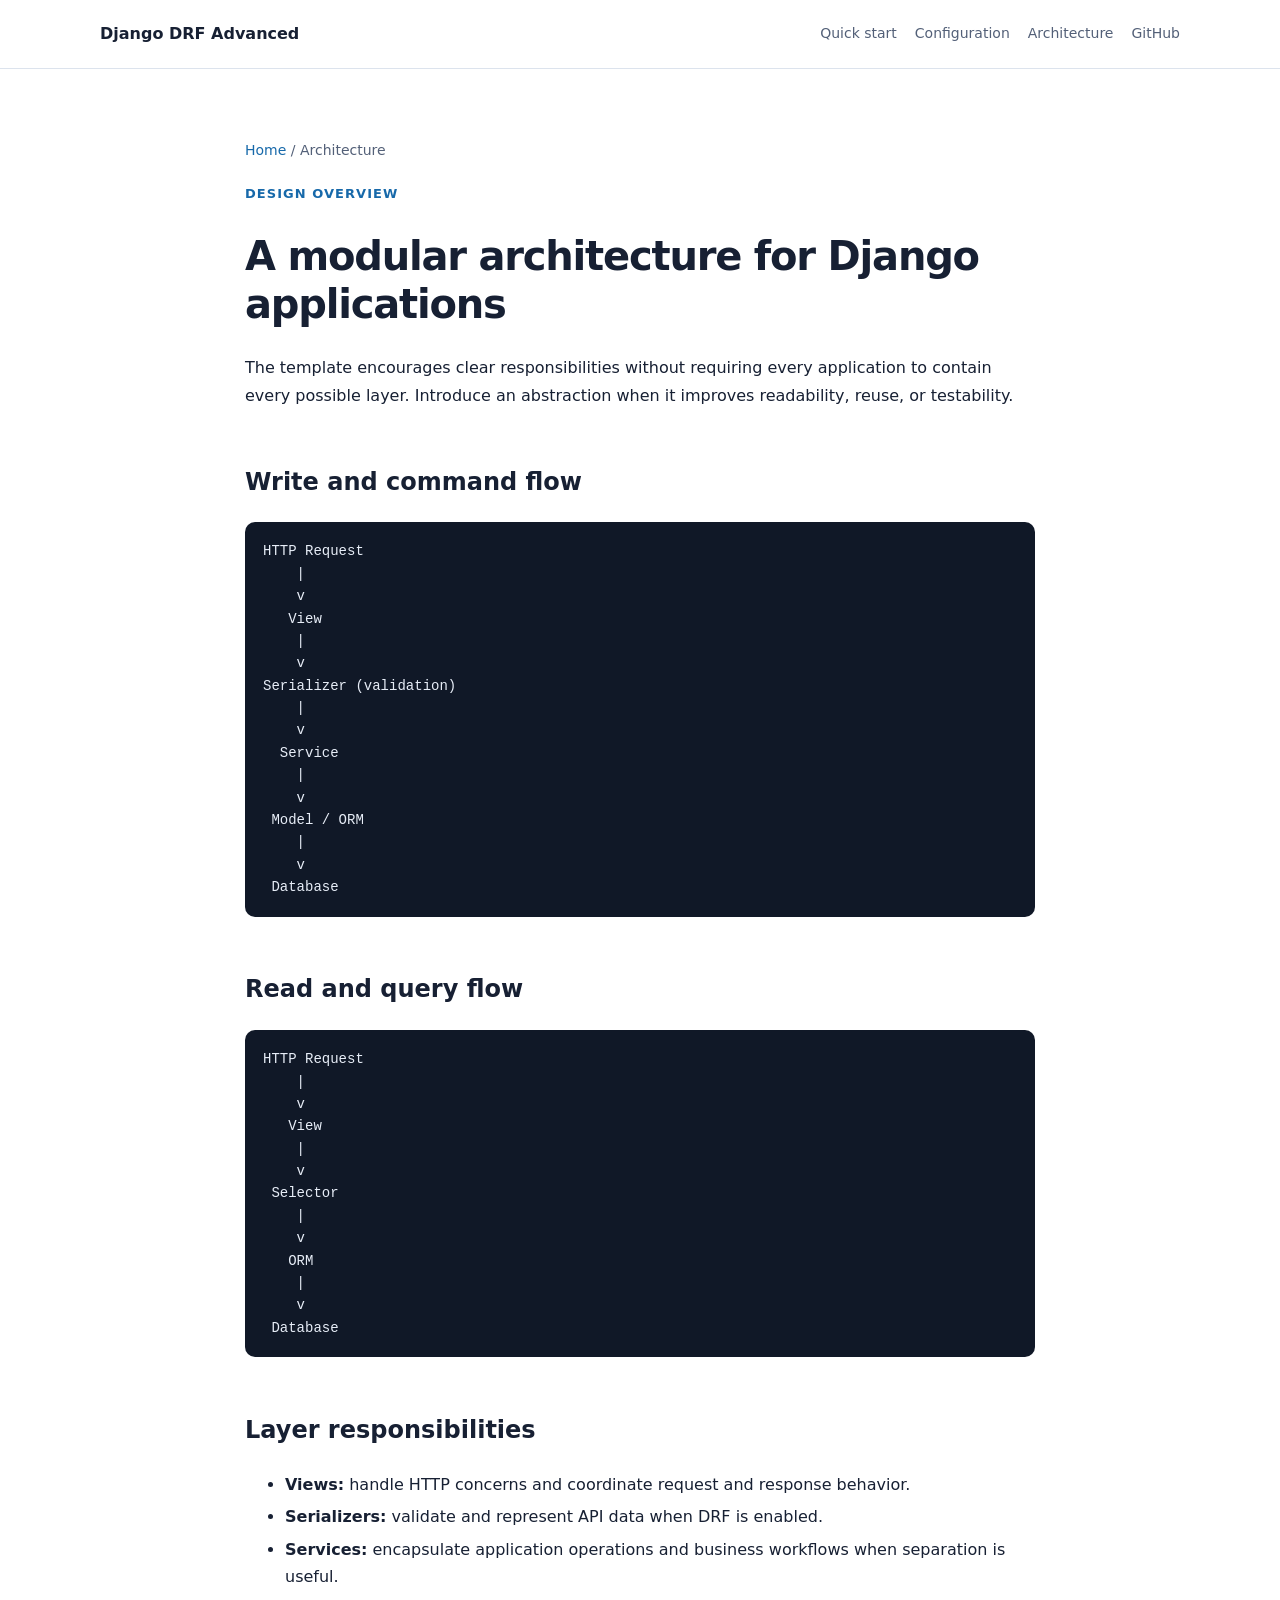
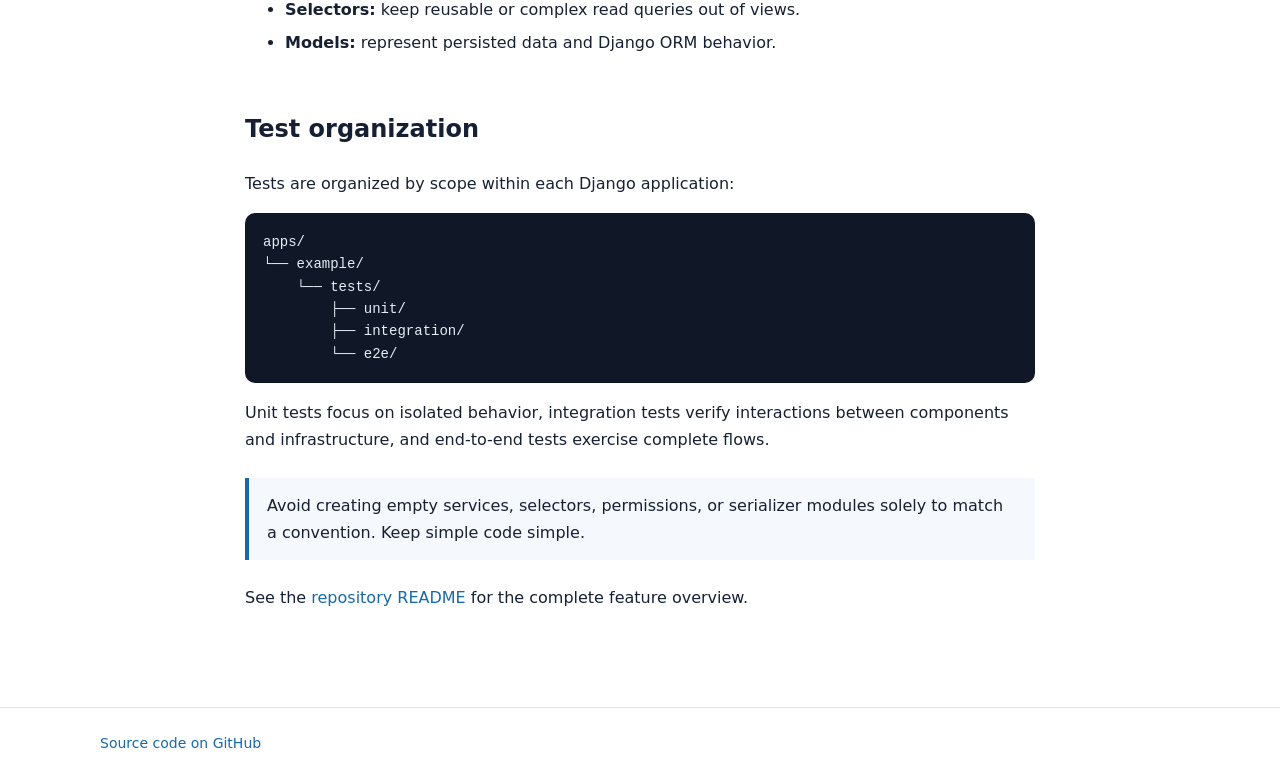
==== docs/architecture.html @ 8fd32831 "docs: add SEO documentation site (docs/architecture.html)" ====
<!doctype html>
<html lang="en"><head><meta charset="utf-8"><meta name="viewport" content="width=device-width, initial-scale=1">
<title>Django Backend Architecture Guide | Django DRF Advanced</title>
<meta name="description" content="Understand the modular Django backend architecture used by the template, including views, serializers, services, selectors, models, and per-app tests.">
<meta name="robots" content="index,follow"><link rel="canonical" href="https://vahiddev7.github.io/cookiecutter-django-drf-advanced/architecture.html"><link rel="stylesheet" href="assets/site.css"></head>
<body><header class="site-header"><div class="header-inner"><a class="brand" href="./">Django DRF Advanced</a><nav aria-label="Main navigation"><a href="quickstart.html">Quick start</a><a href="configuration.html">Configuration</a><a href="architecture.html">Architecture</a><a href="https://github.com/vahiddev7/cookiecutter-django-drf-advanced">GitHub</a></nav></div></header>
<main><div class="container content"><p class="breadcrumbs"><a href="./">Home</a> / Architecture</p><p class="eyebrow">Design overview</p><h1>A modular architecture for Django applications</h1>
<p>The template encourages clear responsibilities without requiring every application to contain every possible layer. Introduce an abstraction when it improves readability, reuse, or testability.</p>
<h2>Write and command flow</h2><pre><code>HTTP Request
    |
    v
   View
    |
    v
Serializer (validation)
    |
    v
  Service
    |
    v
 Model / ORM
    |
    v
 Database</code></pre>
<h2>Read and query flow</h2><pre><code>HTTP Request
    |
    v
   View
    |
    v
 Selector
    |
    v
   ORM
    |
    v
 Database</code></pre>
<h2>Layer responsibilities</h2><ul><li><strong>Views:</strong> handle HTTP concerns and coordinate request and response behavior.</li><li><strong>Serializers:</strong> validate and represent API data when DRF is enabled.</li><li><strong>Services:</strong> encapsulate application operations and business workflows when separation is useful.</li><li><strong>Selectors:</strong> keep reusable or complex read queries out of views.</li><li><strong>Models:</strong> represent persisted data and Django ORM behavior.</li></ul>
<h2>Test organization</h2><p>Tests are organized by scope within each Django application:</p><pre><code>apps/
└── example/
    └── tests/
        ├── unit/
        ├── integration/
        └── e2e/</code></pre>
<p>Unit tests focus on isolated behavior, integration tests verify interactions between components and infrastructure, and end-to-end tests exercise complete flows.</p>
<div class="note">Avoid creating empty services, selectors, permissions, or serializer modules solely to match a convention. Keep simple code simple.</div>
<p>See the <a href="https://github.com/vahiddev7/cookiecutter-django-drf-advanced">repository README</a> for the complete feature overview.</p>
</div></main><footer class="site-footer"><div class="container"><a href="https://github.com/vahiddev7/cookiecutter-django-drf-advanced">Source code on GitHub</a></div></footer></body></html>
---- docs/assets/site.css ----
:root{color-scheme:light;--ink:#172033;--muted:#536078;--line:#dce3ed;--surface:#f5f8fc;--brand:#1769aa;--brand-dark:#104c7d;--code:#101827}*{box-sizing:border-box}html{scroll-behavior:smooth}body{margin:0;background:#fff;color:var(--ink);font:16px/1.7 system-ui,-apple-system,BlinkMacSystemFont,"Segoe UI",sans-serif}a{color:var(--brand);text-decoration:none}a:hover{text-decoration:underline}.site-header{border-bottom:1px solid var(--line);background:#fff}.header-inner,.container{width:min(1080px,calc(100% - 40px));margin:auto}.header-inner{min-height:68px;display:flex;align-items:center;justify-content:space-between;gap:24px}.brand{font-weight:750;color:var(--ink)}nav{display:flex;flex-wrap:wrap;gap:18px;font-size:14px}nav a{color:var(--muted)}main{padding:56px 0 80px}.eyebrow{color:var(--brand);font-size:13px;font-weight:700;letter-spacing:.08em;text-transform:uppercase}.hero{max-width:820px}.hero h1{font-size:clamp(2.2rem,5vw,3.7rem);line-height:1.12;letter-spacing:-.04em;margin:14px 0}.lead{font-size:1.2rem;color:var(--muted);max-width:760px}.actions{display:flex;flex-wrap:wrap;gap:12px;margin:28px 0}.button{display:inline-block;padding:11px 17px;border:1px solid var(--brand);border-radius:8px;background:var(--brand);color:#fff;font-weight:650}.button.secondary{background:#fff;color:var(--brand)}.grid{display:grid;grid-template-columns:repeat(auto-fit,minmax(220px,1fr));gap:16px;margin:36px 0}.card{border:1px solid var(--line);border-radius:12px;padding:20px;background:#fff}.card h2,.card h3{margin-top:0}.card p{color:var(--muted);margin-bottom:0}.content{max-width:790px}.content h1{font-size:2.5rem;line-height:1.2;letter-spacing:-.03em}.content h2{margin-top:2.2em}.content li{margin:.35em 0}pre{overflow:auto;padding:18px;border-radius:10px;background:var(--code);color:#e7edf7;font-size:14px;line-height:1.6}code{font-family:ui-monospace,SFMono-Regular,Consolas,monospace}p code,li code{background:var(--surface);padding:.15em .35em;border-radius:4px}.note{border-left:4px solid var(--brand);background:var(--surface);padding:14px 18px;margin:24px 0}.site-footer{border-top:1px solid var(--line);padding:24px 0;color:var(--muted);font-size:14px}.breadcrumbs{font-size:14px;color:var(--muted);margin-bottom:20px}@media(max-width:640px){.header-inner{align-items:flex-start;flex-direction:column;padding:16px 0}.header-inner nav{gap:12px}main{padding-top:36px}}
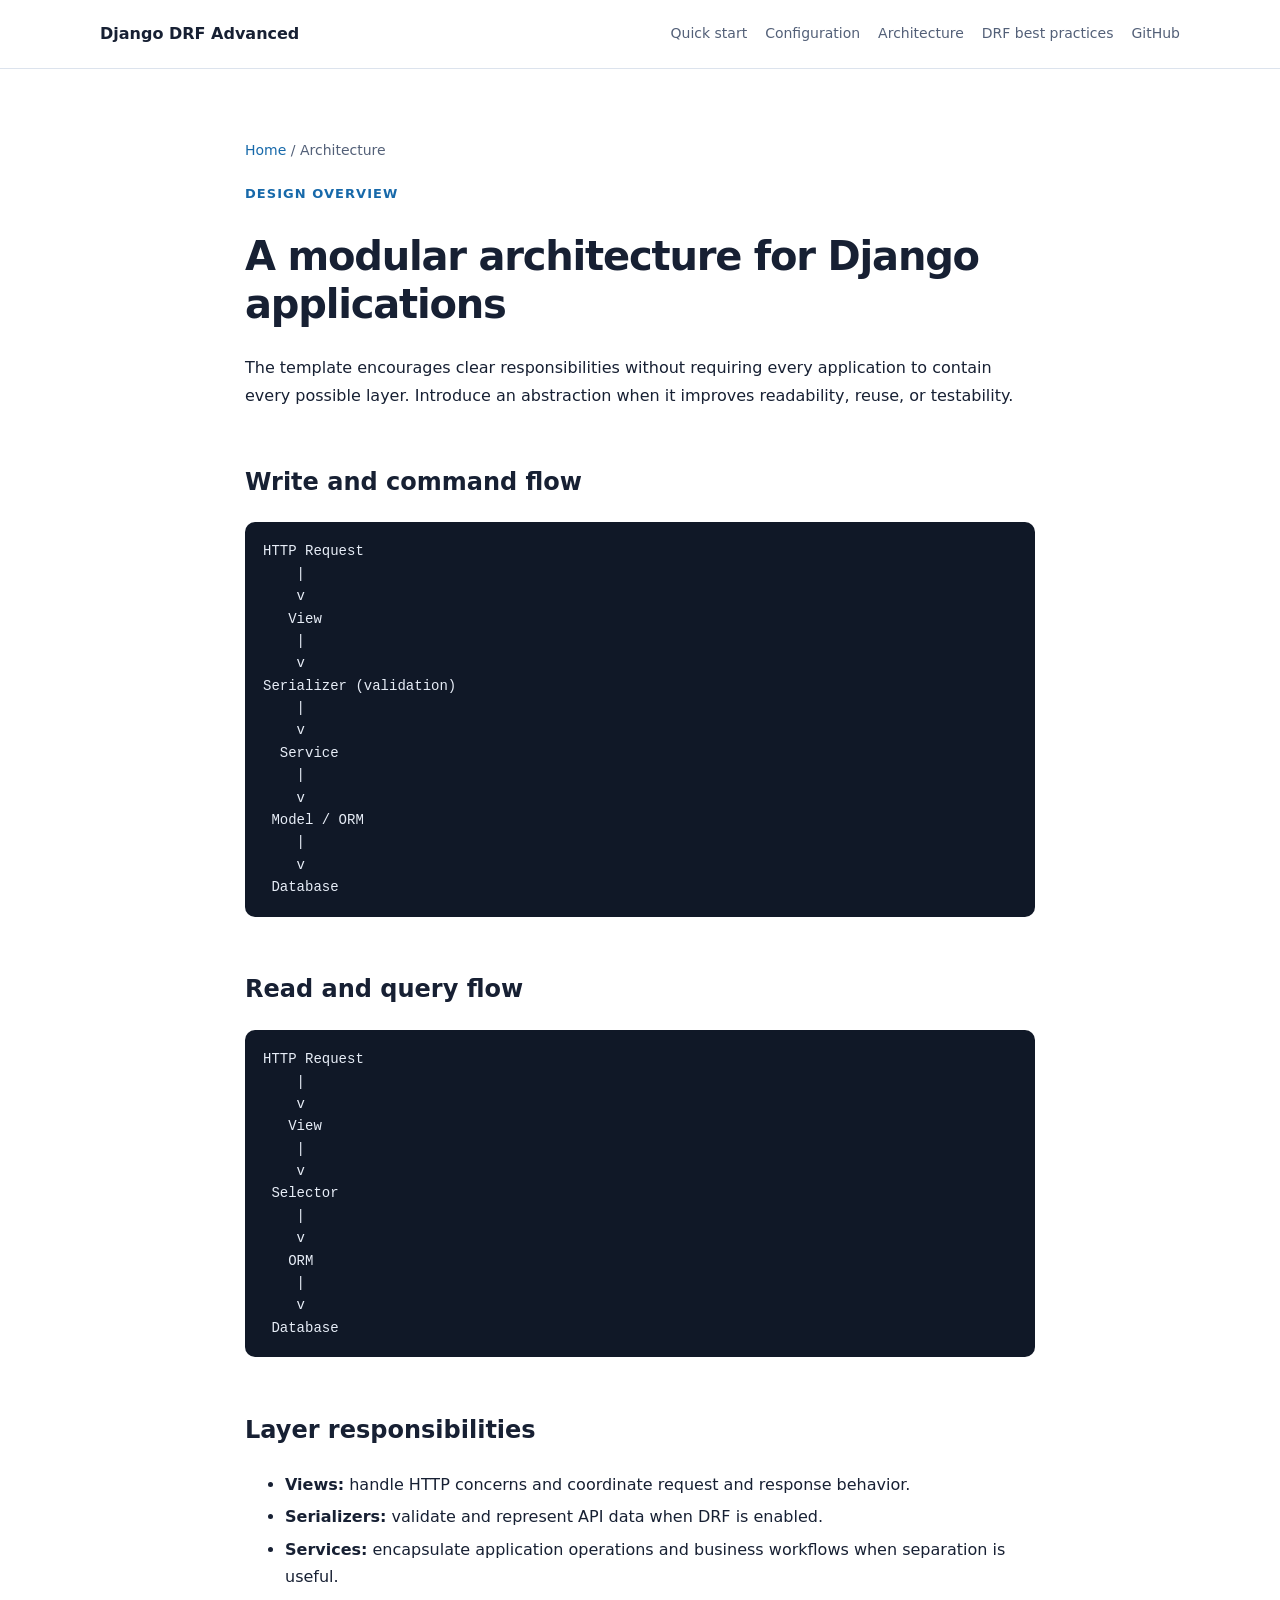
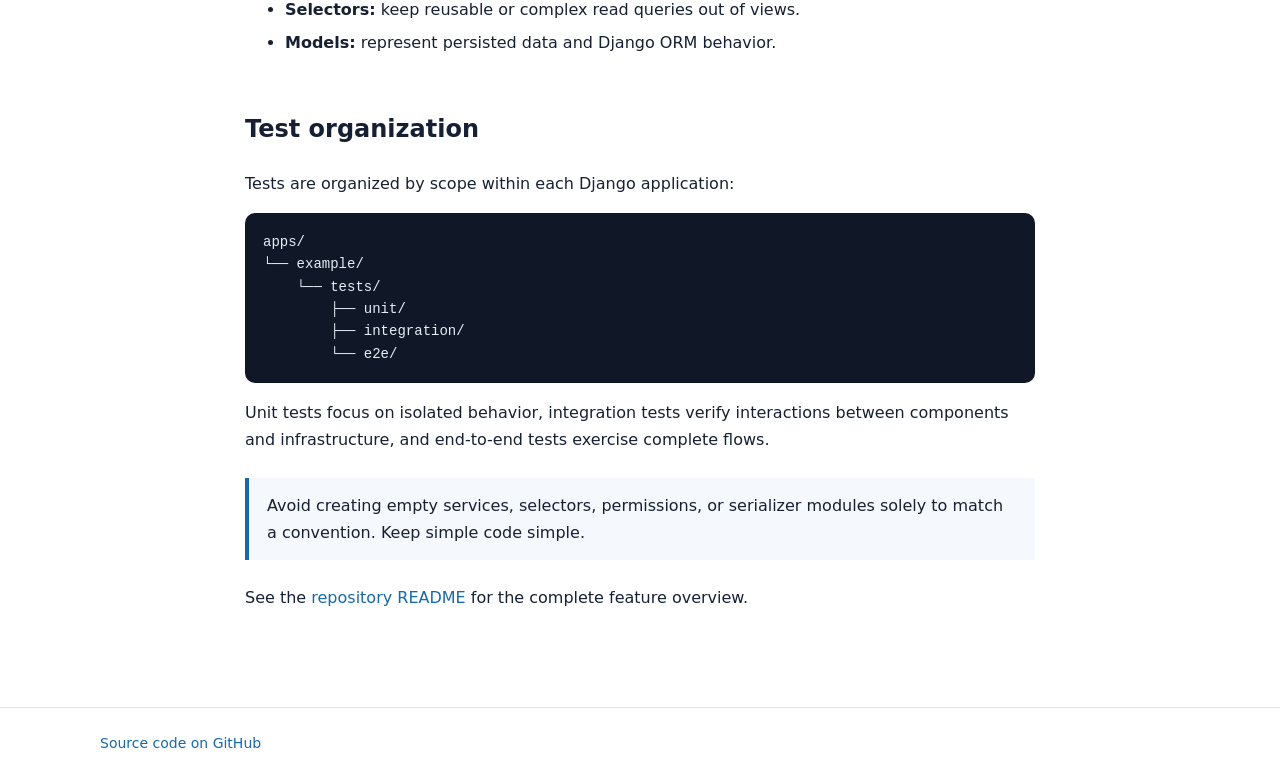
==== commit fe1542eb: "Add DRF best practices link to all page navigation" ====
--- a/docs/architecture.html
+++ b/docs/architecture.html
@@ -3,7 +3,7 @@
 <title>Django Backend Architecture Guide | Django DRF Advanced</title>
 <meta name="description" content="Understand the modular Django backend architecture used by the template, including views, serializers, services, selectors, models, and per-app tests.">
 <meta name="robots" content="index,follow"><link rel="canonical" href="https://vahiddev7.github.io/cookiecutter-django-drf-advanced/architecture.html"><link rel="stylesheet" href="assets/site.css"></head>
-<body><header class="site-header"><div class="header-inner"><a class="brand" href="./">Django DRF Advanced</a><nav aria-label="Main navigation"><a href="quickstart.html">Quick start</a><a href="configuration.html">Configuration</a><a href="architecture.html">Architecture</a><a href="https://github.com/vahiddev7/cookiecutter-django-drf-advanced">GitHub</a></nav></div></header>
+<body><header class="site-header"><div class="header-inner"><a class="brand" href="./">Django DRF Advanced</a><nav aria-label="Main navigation"><a href="quickstart.html">Quick start</a><a href="configuration.html">Configuration</a><a href="architecture.html">Architecture</a><a href="drf-best-practices.html">DRF best practices</a><a href="https://github.com/vahiddev7/cookiecutter-django-drf-advanced">GitHub</a></nav></div></header>
 <main><div class="container content"><p class="breadcrumbs"><a href="./">Home</a> / Architecture</p><p class="eyebrow">Design overview</p><h1>A modular architecture for Django applications</h1>
 <p>The template encourages clear responsibilities without requiring every application to contain every possible layer. Introduce an abstraction when it improves readability, reuse, or testability.</p>
 <h2>Write and command flow</h2><pre><code>HTTP Request
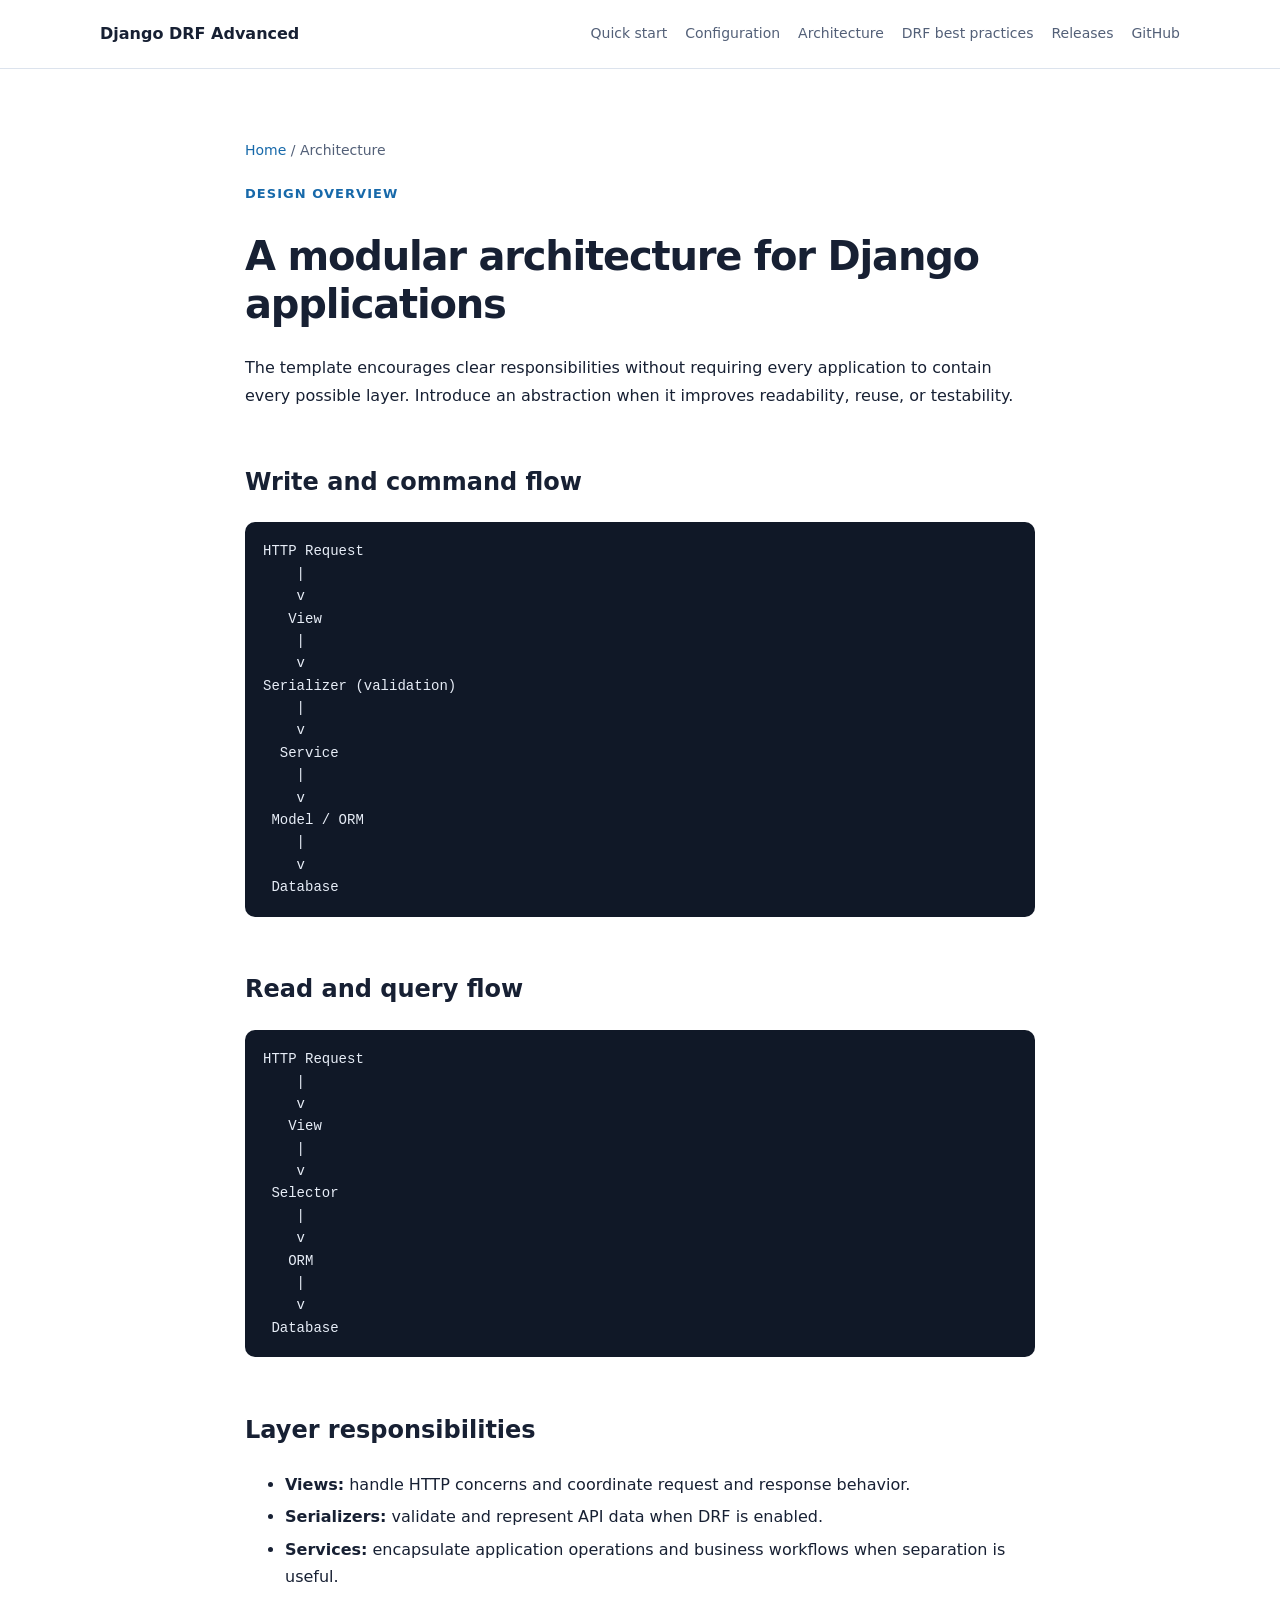
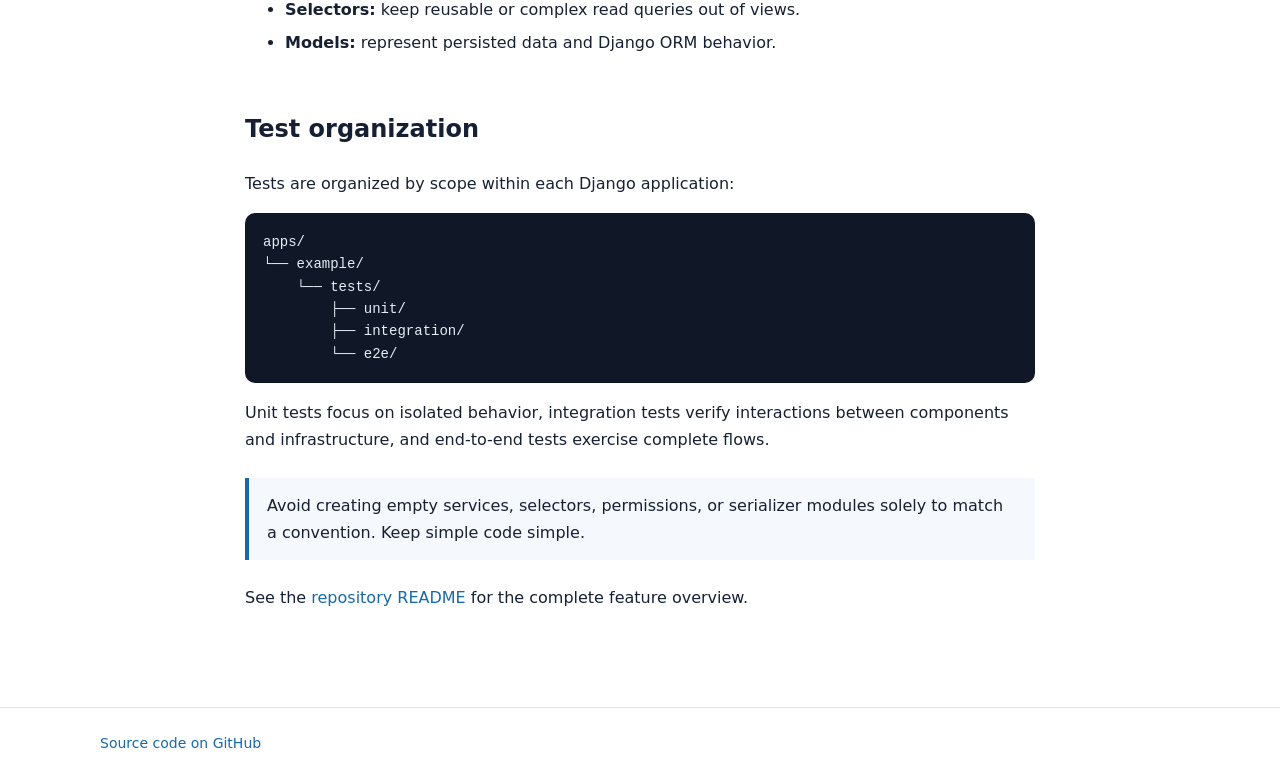
==== commit e956ce6b: "docs(release): improve docs/architecture.html" ====
--- a/docs/architecture.html
+++ b/docs/architecture.html
@@ -3,7 +3,7 @@
 <title>Django Backend Architecture Guide | Django DRF Advanced</title>
 <meta name="description" content="Understand the modular Django backend architecture used by the template, including views, serializers, services, selectors, models, and per-app tests.">
 <meta name="robots" content="index,follow"><link rel="canonical" href="https://vahiddev7.github.io/cookiecutter-django-drf-advanced/architecture.html"><link rel="stylesheet" href="assets/site.css"></head>
-<body><header class="site-header"><div class="header-inner"><a class="brand" href="./">Django DRF Advanced</a><nav aria-label="Main navigation"><a href="quickstart.html">Quick start</a><a href="configuration.html">Configuration</a><a href="architecture.html">Architecture</a><a href="drf-best-practices.html">DRF best practices</a><a href="https://github.com/vahiddev7/cookiecutter-django-drf-advanced">GitHub</a></nav></div></header>
+<body><header class="site-header"><div class="header-inner"><a class="brand" href="./">Django DRF Advanced</a><nav aria-label="Main navigation"><a href="quickstart.html">Quick start</a><a href="configuration.html">Configuration</a><a href="architecture.html">Architecture</a><a href="drf-best-practices.html">DRF best practices</a><a href="releasing.html">Releases</a><a href="https://github.com/vahiddev7/cookiecutter-django-drf-advanced">GitHub</a></nav></div></header>
 <main><div class="container content"><p class="breadcrumbs"><a href="./">Home</a> / Architecture</p><p class="eyebrow">Design overview</p><h1>A modular architecture for Django applications</h1>
 <p>The template encourages clear responsibilities without requiring every application to contain every possible layer. Introduce an abstraction when it improves readability, reuse, or testability.</p>
 <h2>Write and command flow</h2><pre><code>HTTP Request
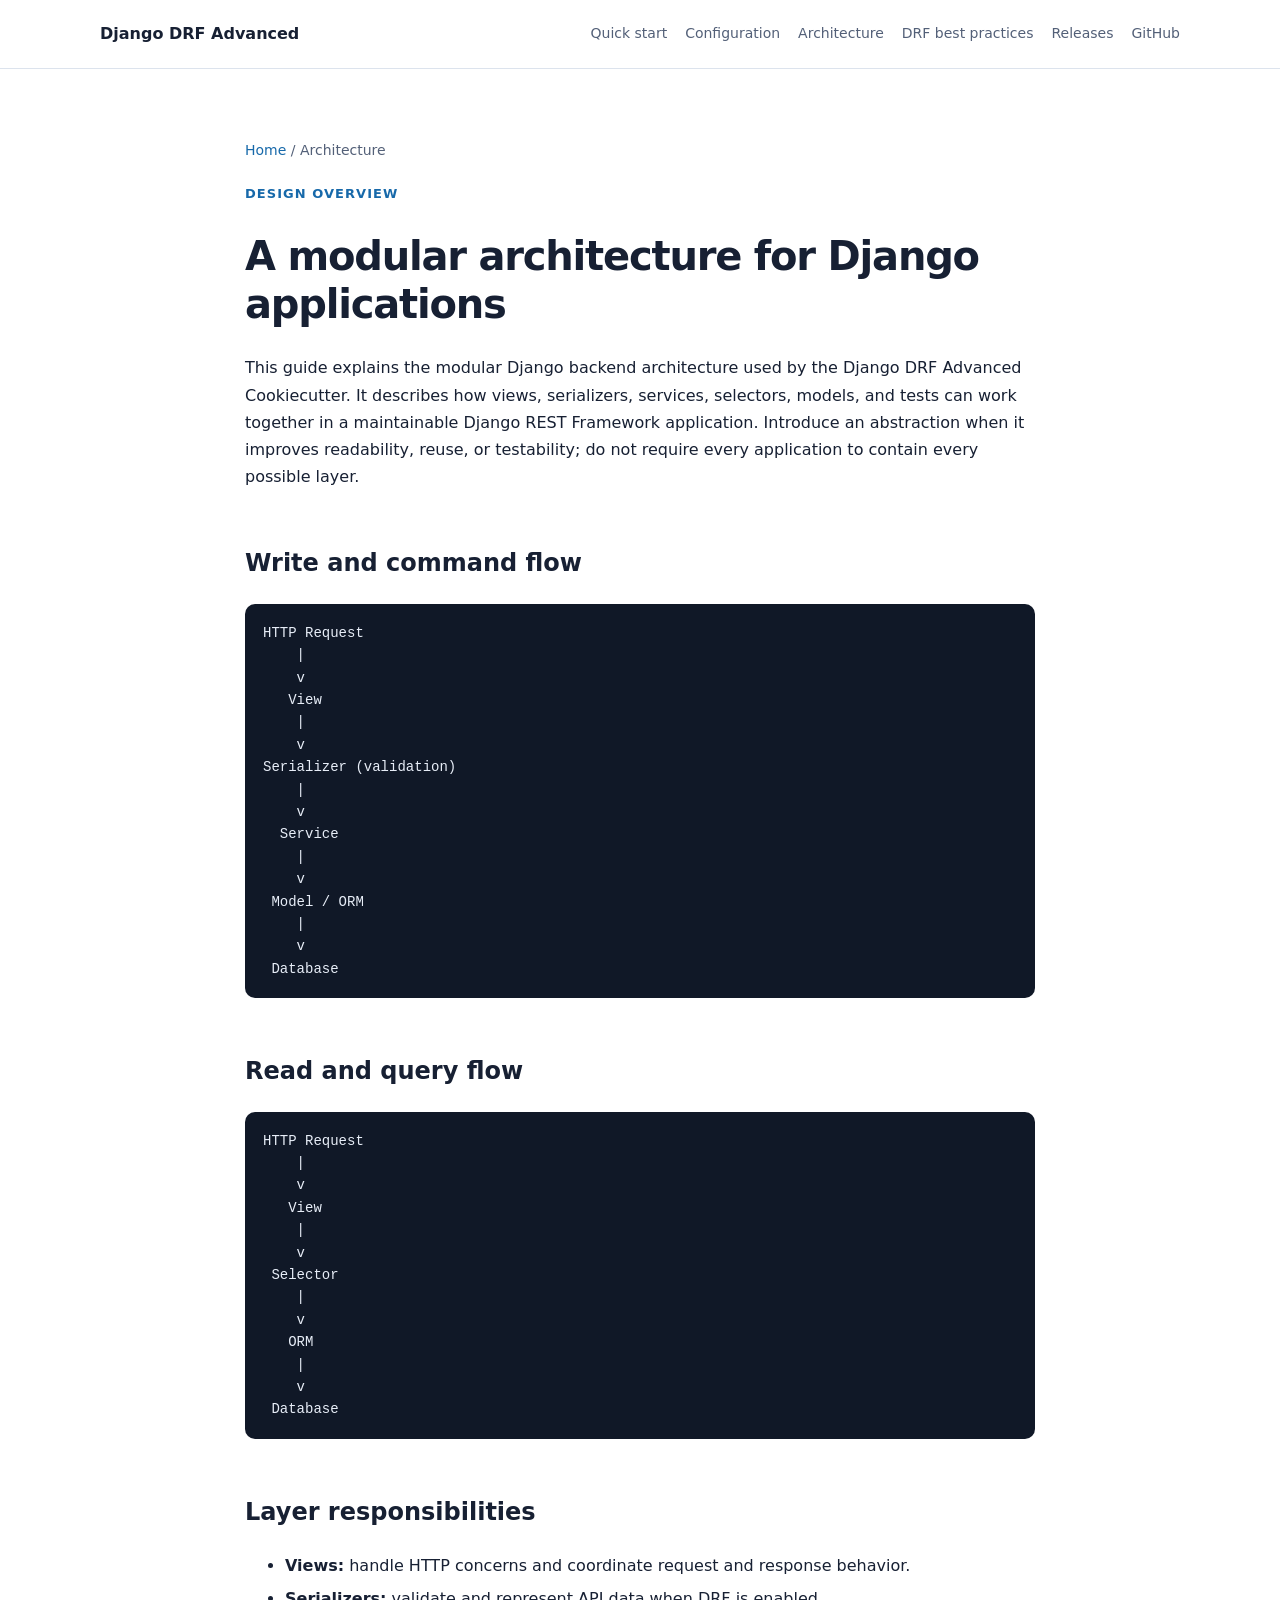
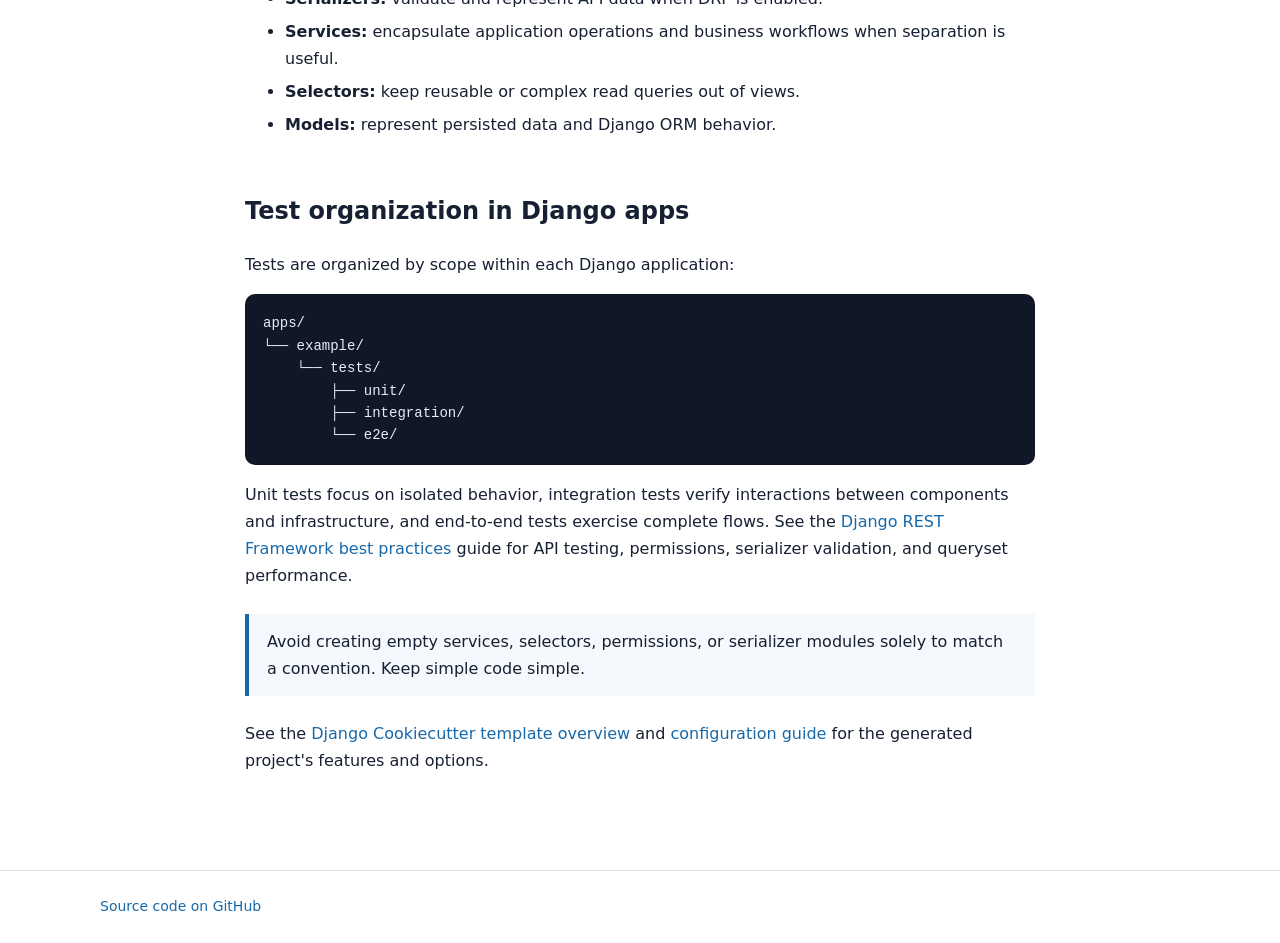
==== commit 34c4b1af: "Improve SEO content and metadata" ====
--- a/docs/architecture.html
+++ b/docs/architecture.html
@@ -1,11 +1,14 @@
 <!doctype html>
 <html lang="en"><head><meta charset="utf-8"><meta name="viewport" content="width=device-width, initial-scale=1">
-<title>Django Backend Architecture Guide | Django DRF Advanced</title>
-<meta name="description" content="Understand the modular Django backend architecture used by the template, including views, serializers, services, selectors, models, and per-app tests.">
-<meta name="robots" content="index,follow"><link rel="canonical" href="https://vahiddev7.github.io/cookiecutter-django-drf-advanced/architecture.html"><link rel="stylesheet" href="assets/site.css"></head>
+<title>Django Backend Architecture: Services, Selectors and Testing</title>
+<meta name="description" content="Learn a modular Django backend architecture for Django REST Framework projects, including views, serializers, services, selectors, models, and per-app testing.">
+<meta name="robots" content="index,follow"><link rel="canonical" href="https://vahiddev7.github.io/cookiecutter-django-drf-advanced/architecture.html">
+<meta property="og:type" content="article"><meta property="og:site_name" content="Django DRF Advanced Cookiecutter"><meta property="og:title" content="Django Backend Architecture: Services, Selectors and Testing"><meta property="og:description" content="Understand a practical modular architecture for Django and Django REST Framework applications."><meta property="og:url" content="https://vahiddev7.github.io/cookiecutter-django-drf-advanced/architecture.html">
+<meta name="twitter:card" content="summary"><meta name="twitter:title" content="Django Backend Architecture Guide"><meta name="twitter:description" content="A practical guide to Django views, serializers, services, selectors, models, and tests.">
+<link rel="stylesheet" href="assets/site.css"></head>
 <body><header class="site-header"><div class="header-inner"><a class="brand" href="./">Django DRF Advanced</a><nav aria-label="Main navigation"><a href="quickstart.html">Quick start</a><a href="configuration.html">Configuration</a><a href="architecture.html">Architecture</a><a href="drf-best-practices.html">DRF best practices</a><a href="releasing.html">Releases</a><a href="https://github.com/vahiddev7/cookiecutter-django-drf-advanced">GitHub</a></nav></div></header>
 <main><div class="container content"><p class="breadcrumbs"><a href="./">Home</a> / Architecture</p><p class="eyebrow">Design overview</p><h1>A modular architecture for Django applications</h1>
-<p>The template encourages clear responsibilities without requiring every application to contain every possible layer. Introduce an abstraction when it improves readability, reuse, or testability.</p>
+<p>This guide explains the modular Django backend architecture used by the Django DRF Advanced Cookiecutter. It describes how views, serializers, services, selectors, models, and tests can work together in a maintainable Django REST Framework application. Introduce an abstraction when it improves readability, reuse, or testability; do not require every application to contain every possible layer.</p>
 <h2>Write and command flow</h2><pre><code>HTTP Request
     |
     v
@@ -36,13 +39,13 @@
     v
  Database</code></pre>
 <h2>Layer responsibilities</h2><ul><li><strong>Views:</strong> handle HTTP concerns and coordinate request and response behavior.</li><li><strong>Serializers:</strong> validate and represent API data when DRF is enabled.</li><li><strong>Services:</strong> encapsulate application operations and business workflows when separation is useful.</li><li><strong>Selectors:</strong> keep reusable or complex read queries out of views.</li><li><strong>Models:</strong> represent persisted data and Django ORM behavior.</li></ul>
-<h2>Test organization</h2><p>Tests are organized by scope within each Django application:</p><pre><code>apps/
+<h2>Test organization in Django apps</h2><p>Tests are organized by scope within each Django application:</p><pre><code>apps/
 └── example/
     └── tests/
         ├── unit/
         ├── integration/
         └── e2e/</code></pre>
-<p>Unit tests focus on isolated behavior, integration tests verify interactions between components and infrastructure, and end-to-end tests exercise complete flows.</p>
+<p>Unit tests focus on isolated behavior, integration tests verify interactions between components and infrastructure, and end-to-end tests exercise complete flows. See the <a href="drf-best-practices.html">Django REST Framework best practices</a> guide for API testing, permissions, serializer validation, and queryset performance.</p>
 <div class="note">Avoid creating empty services, selectors, permissions, or serializer modules solely to match a convention. Keep simple code simple.</div>
-<p>See the <a href="https://github.com/vahiddev7/cookiecutter-django-drf-advanced">repository README</a> for the complete feature overview.</p>
+<p>See the <a href="./">Django Cookiecutter template overview</a> and <a href="configuration.html">configuration guide</a> for the generated project's features and options.</p>
 </div></main><footer class="site-footer"><div class="container"><a href="https://github.com/vahiddev7/cookiecutter-django-drf-advanced">Source code on GitHub</a></div></footer></body></html>
